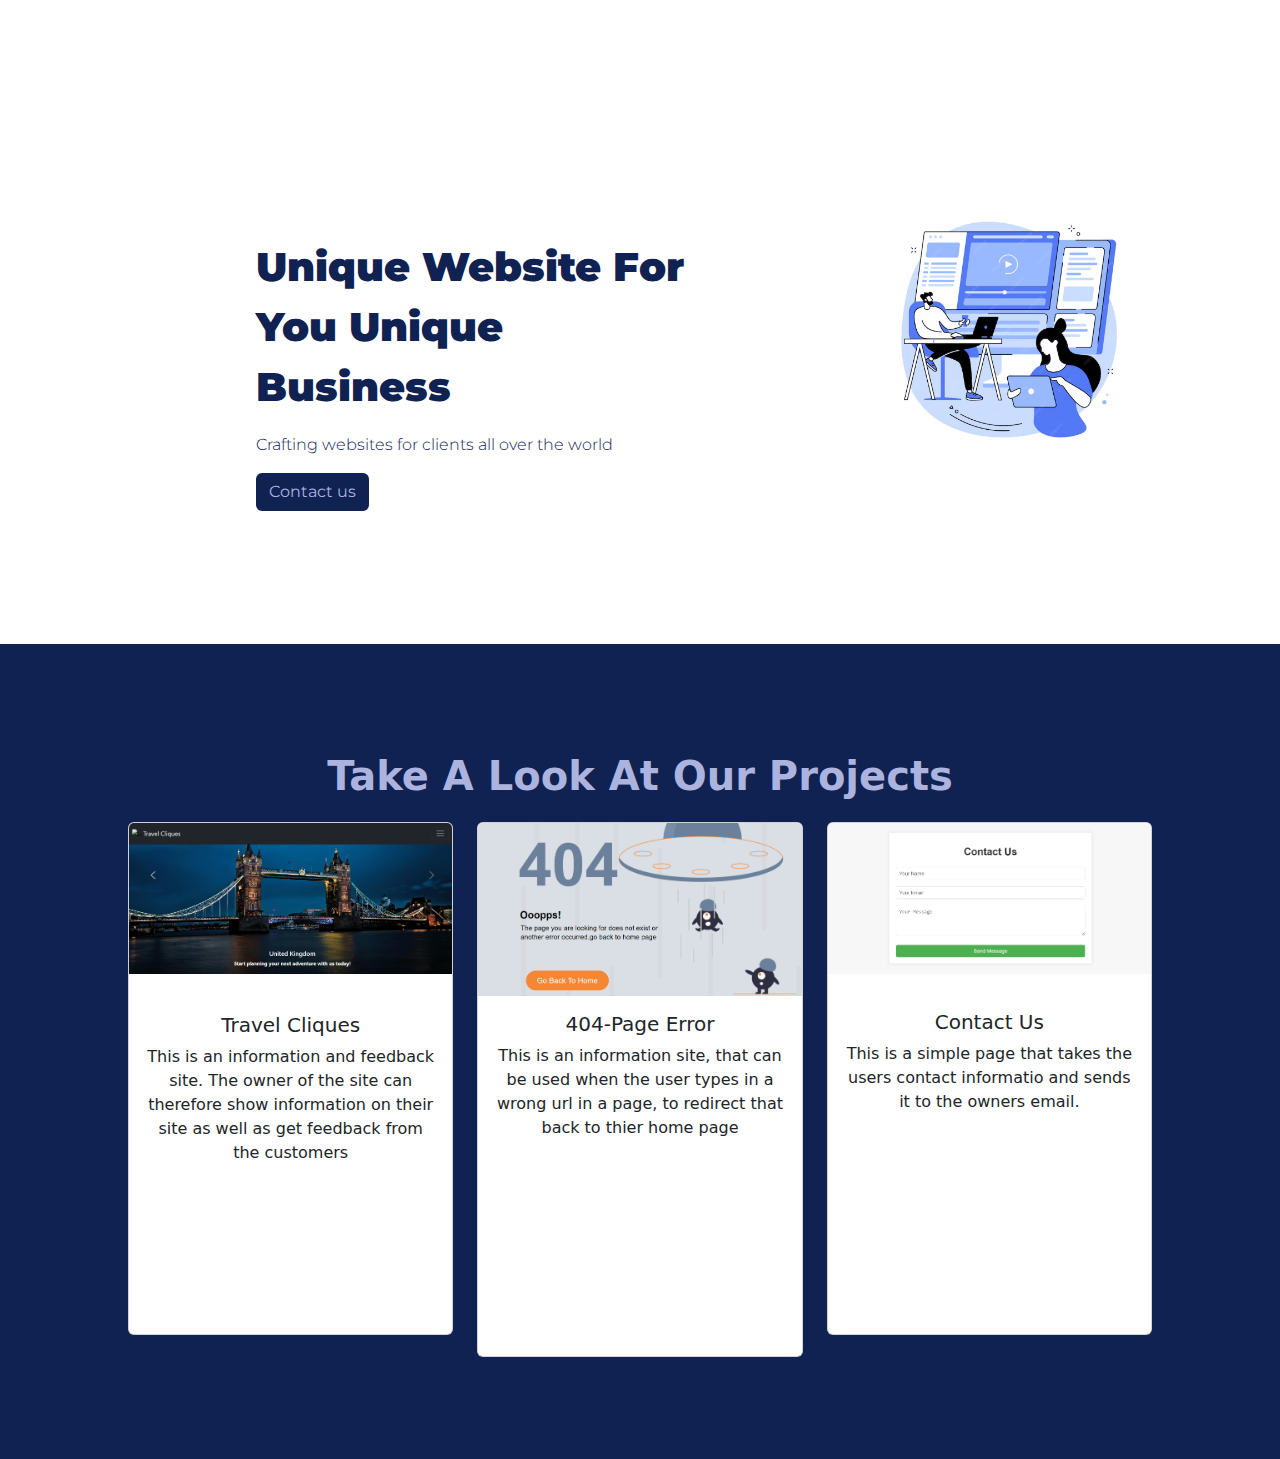
==== index.html @ babb51e3 "Add files via upload" ====
<!doctype html>
<html lang="en">
  <head>
    <meta charset="utf-8">
    <meta name="viewport" content="width=device-width, initial-scale=1">
    <title>Kellbie-Portfolio Page</title>
    <link href="https://cdn.jsdelivr.net/npm/bootstrap@5.3.3/dist/css/bootstrap.min.css" rel="stylesheet" integrity="sha384-QWTKZyjpPEjISv5WaRU9OFeRpok6YctnYmDr5pNlyT2bRjXh0JMhjY6hW+ALEwIH" crossorigin="anonymous">
    <link rel="preconnect" href="https://fonts.googleapis.com">
<link rel="preconnect" href="https://fonts.gstatic.com" crossorigin>
<link href="https://fonts.googleapis.com/css2?family=Montserrat:ital,wght@0,100..900;1,100..900&display=swap" rel="stylesheet">
    
  </head>
  <body>
    <style>
        .background-div{
            width: 35%;
            color: #102252;
            margin-top: 10%;
            margin-left: 20%;           
  font-family: "Montserrat", sans-serif;
  font-optical-sizing: auto;
  font-weight: 900;
  font-style: normal;
  padding-bottom: 8.5%;
  padding-top: 8.5%;
        }

        #contact-btn{
            background-color: #102252;
            color: #acb3df;
        }
        #crafting-txt{
            
        }
        #first-img{
            margin-top: -80%;
            margin-left: 120%;
        }
        .second-div{
            background-color: #102252;
            color: #acb3df;
            text-align: center;
            padding-top: 8%;
            padding-left: 10%;
            padding-right: 10%;
            padding-bottom: 8%; 
        }
        .card-body{
            height: 40vh;
        }
    </style>


    
    <div class="background-div">
        <p class="fs-1"><b>Unique Website For You Unique Business</b></p>
        <p class="fw-light" id="crafting-txt">Crafting websites for clients all over the world</p>
       <a href="contact.html"><button type="button" class="btn" id="contact-btn">Contact us</button></a>
        <img src="home-background.png" class="img-fluid" id="first-img">
    </div>
    <div class="second-div">
        <p class="fs-1"><b>Take A Look At Our Projects</b></p>
<div>


    <div class="row row-cols-1 row-cols-md-3 g-4">
        <div class="col">
          <div class="card">
            <a href="https://thetravelcliques.com/"><img src="travel-cliques.png" class="card-img-top" alt="..."></a>
            <div class="card-body">
              <h5 class="card-title" style="margin-top: 8%;">Travel Cliques</h5>
              <p class="card-text">This is an information and feedback site. The owner of the site can therefore show information on their site as well as get feedback from the customers</p>
            </div>
          </div>
        </div>
        <div class="col">
          <div class="card">
            <a href="https://kellbie.github.io/404_Error-Page/"><img src="404-page.png" class="card-img-top" alt="..."></a>
            <div class="card-body">
              <h5 class="card-title">404-Page Error</h5>
              <p class="card-text">This is an information site, that can be used when the user types in a wrong url in a page, to redirect that back to thier home page</p>
            </div>
          </div>
        </div>
        <div class="col">
          <div class="card">
           <a href="https://kellbie.github.io/Contact-Us/"><img src="contact.png" class="card-img-top" alt="..."></a>
            <div class="card-body">
              <h5 class="card-title" style="margin-top: 7%;">Contact Us </h5>
              <p class="card-text">This is a simple page that takes the users contact informatio and sends it to the owners email.</p>
            </div>
          </div>
        </div>
          </div>


</div>
    </div>
    <script src="https://cdn.jsdelivr.net/npm/bootstrap@5.3.3/dist/js/bootstrap.bundle.min.js" integrity="sha384-YvpcrYf0tY3lHB60NNkmXc5s9fDVZLESaAA55NDzOxhy9GkcIdslK1eN7N6jIeHz" crossorigin="anonymous"></script>
  </body>
</html>
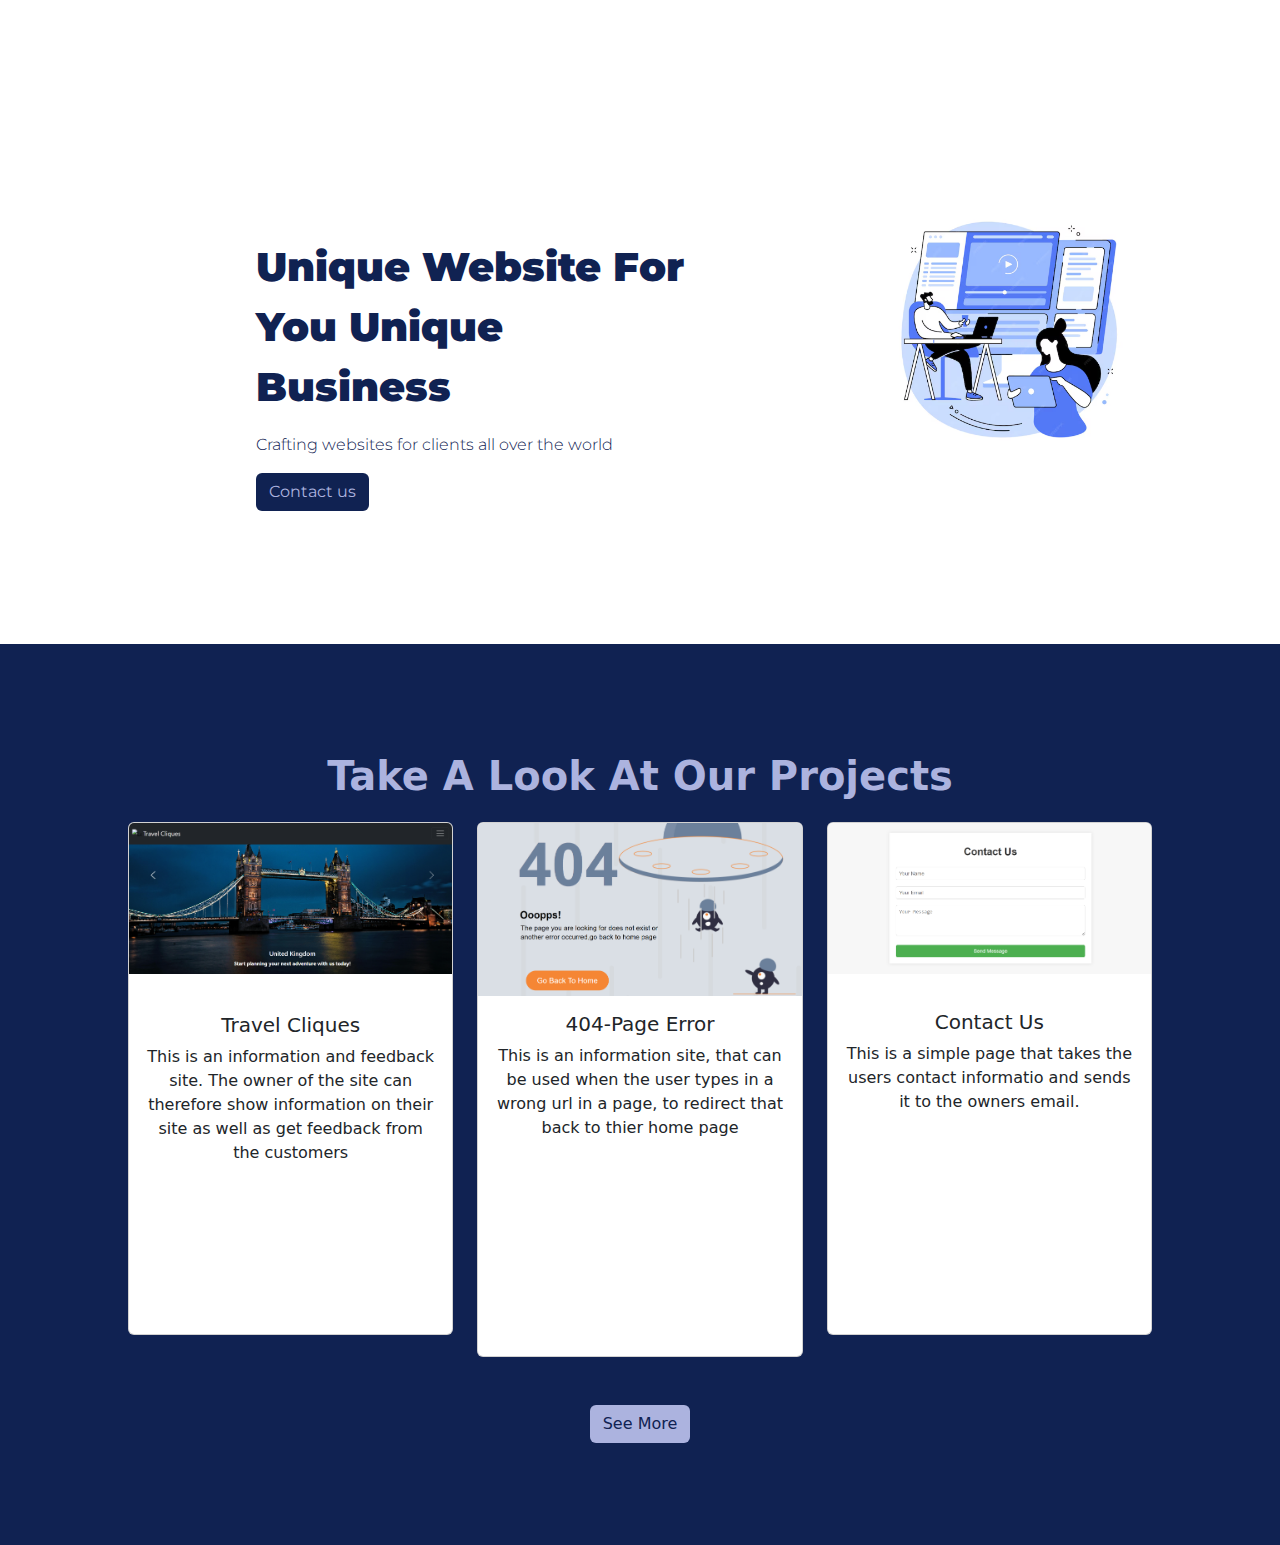
==== commit 39286148: "Add files via upload" ====
--- a/index.html
+++ b/index.html
@@ -48,6 +48,13 @@
         .card-body{
             height: 40vh;
         }
+
+@media (max-width: 767px) {
+    #img-top {
+        display: none; 
+    }
+}
+
     </style>
 
 
@@ -66,7 +73,7 @@
     <div class="row row-cols-1 row-cols-md-3 g-4">
         <div class="col">
           <div class="card">
-            <a href="https://thetravelcliques.com/"><img src="travel-cliques.png" class="card-img-top" alt="..."></a>
+            <a href="https://thetravelcliques.com/"><img src="travel-cliques.png" class="card-img-top" alt="..." id="img-top"></a>
             <div class="card-body">
               <h5 class="card-title" style="margin-top: 8%;">Travel Cliques</h5>
               <p class="card-text">This is an information and feedback site. The owner of the site can therefore show information on their site as well as get feedback from the customers</p>
@@ -92,8 +99,8 @@
           </div>
         </div>
           </div>
-
-
+<br><br>
+          <a href="https://github.com/Kellbie"><button type="button" class="btn" id="contact-btn" style="background-color: #acb3df; color: #102252;">See More</button></a>
 </div>
     </div>
     <script src="https://cdn.jsdelivr.net/npm/bootstrap@5.3.3/dist/js/bootstrap.bundle.min.js" integrity="sha384-YvpcrYf0tY3lHB60NNkmXc5s9fDVZLESaAA55NDzOxhy9GkcIdslK1eN7N6jIeHz" crossorigin="anonymous"></script>
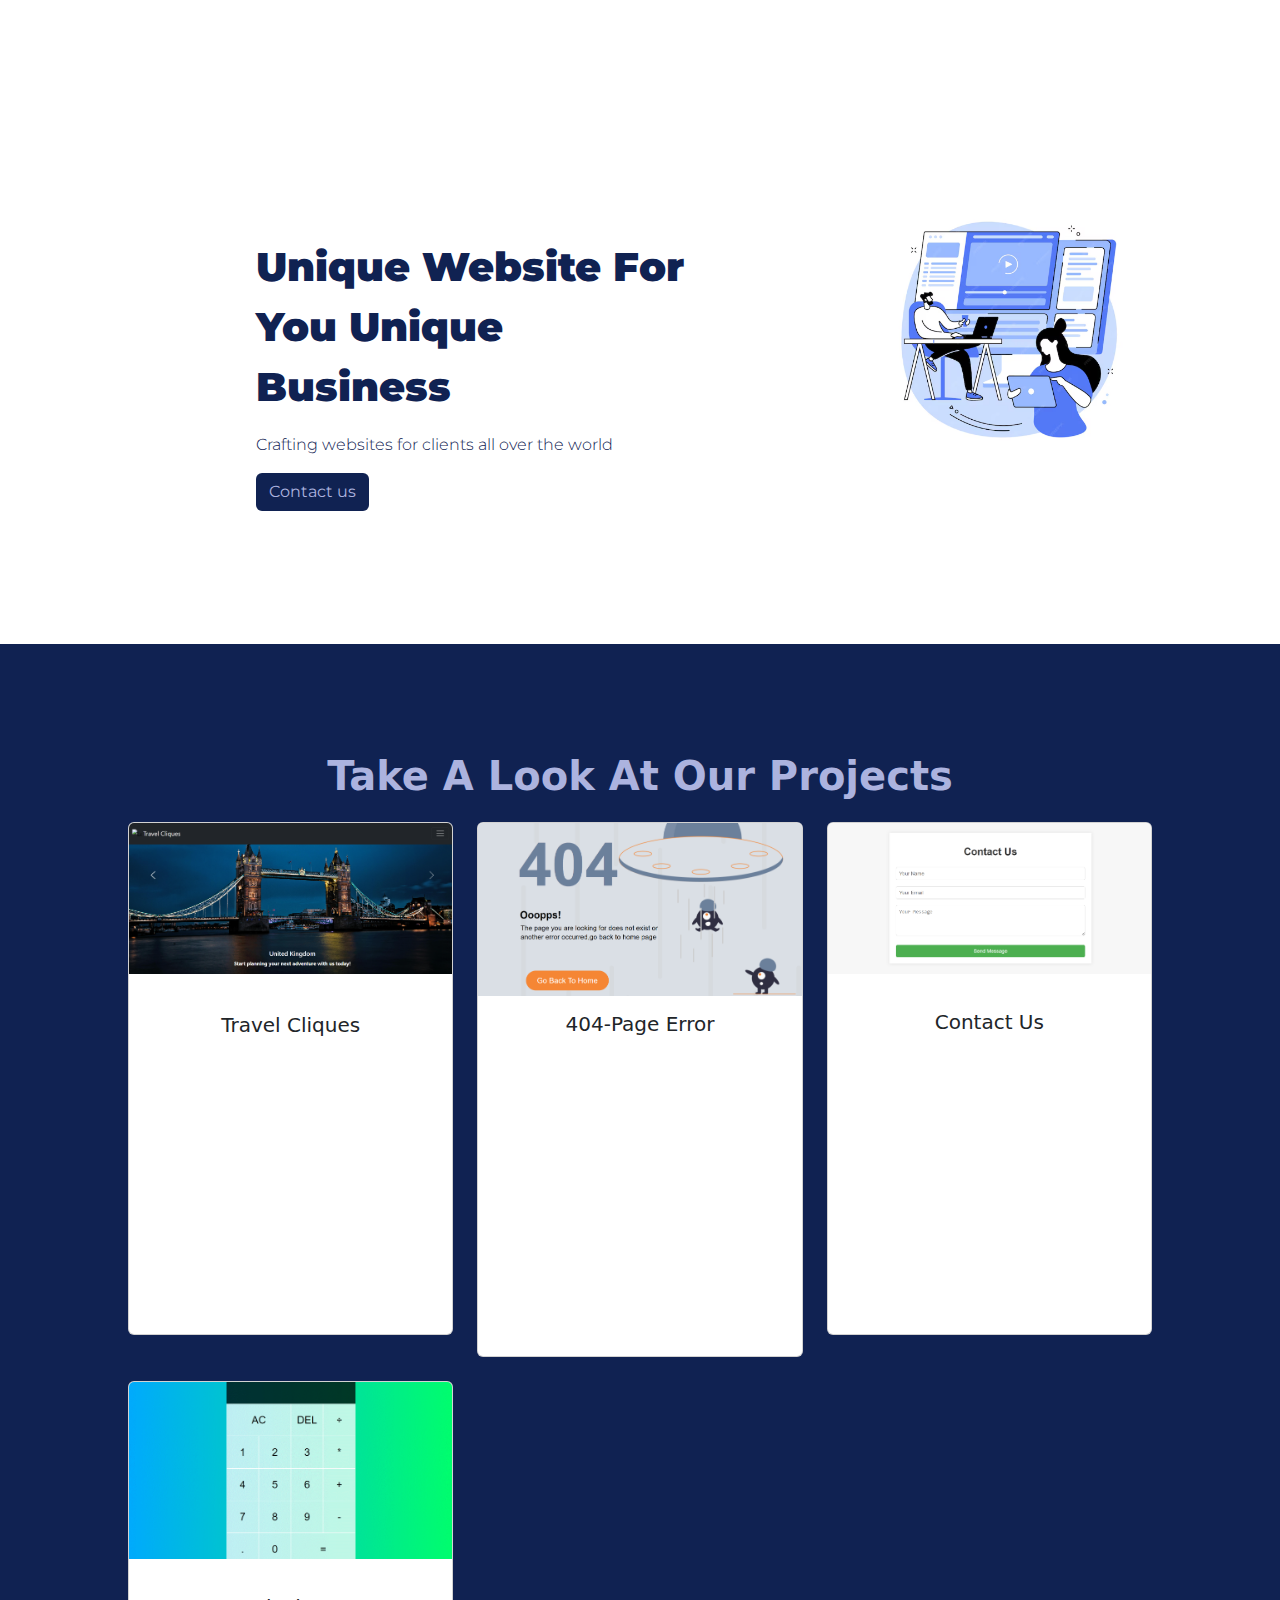
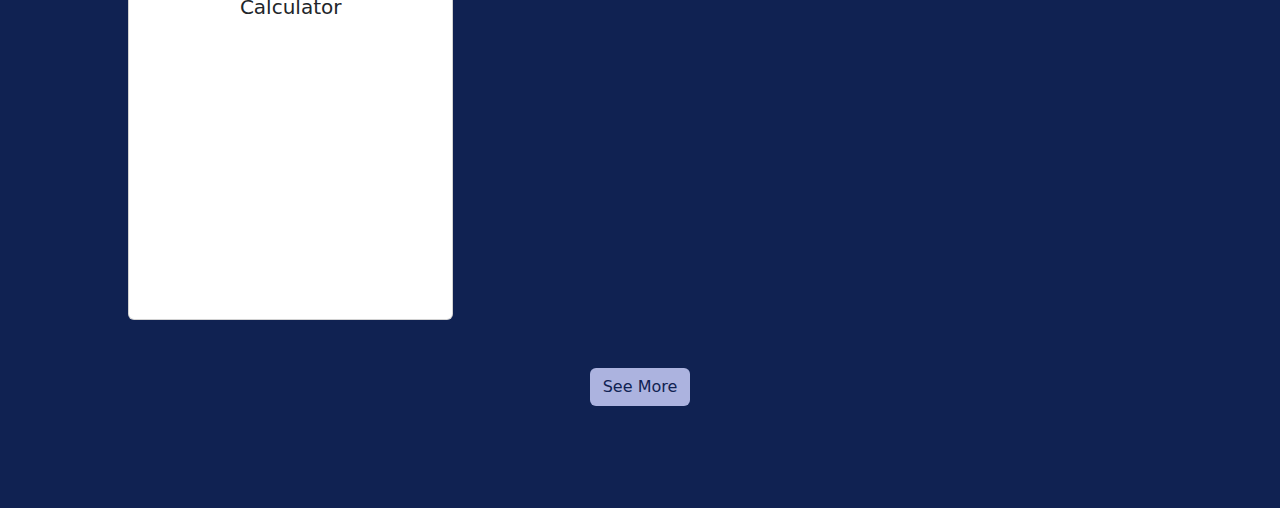
==== commit fb8b67e3: "Add files via upload" ====
--- a/index.html
+++ b/index.html
@@ -50,9 +50,19 @@
         }
 
 @media (max-width: 767px) {
-    #img-top {
+    #first-img {
         display: none; 
     }
+
+    .background-div{
+        width: 70%;
+    }
+
+    
+    .card-body{
+            height: auto;
+        }
+
 }
 
     </style>
@@ -73,11 +83,9 @@
     <div class="row row-cols-1 row-cols-md-3 g-4">
         <div class="col">
           <div class="card">
-            <a href="https://thetravelcliques.com/"><img src="travel-cliques.png" class="card-img-top" alt="..." id="img-top"></a>
+            <a href="https://thetravelcliques.com/"><img src="travel-cliques.png" class="card-img-top" alt="..."></a>
             <div class="card-body">
-              <h5 class="card-title" style="margin-top: 8%;">Travel Cliques</h5>
-              <p class="card-text">This is an information and feedback site. The owner of the site can therefore show information on their site as well as get feedback from the customers</p>
-            </div>
+              <h5 class="card-title" style="margin-top: 8%;">Travel Cliques</h5></div>
           </div>
         </div>
         <div class="col">
@@ -85,8 +93,7 @@
             <a href="https://kellbie.github.io/404_Error-Page/"><img src="404-page.png" class="card-img-top" alt="..."></a>
             <div class="card-body">
               <h5 class="card-title">404-Page Error</h5>
-              <p class="card-text">This is an information site, that can be used when the user types in a wrong url in a page, to redirect that back to thier home page</p>
-            </div>
+              </div>
           </div>
         </div>
         <div class="col">
@@ -94,10 +101,26 @@
            <a href="https://kellbie.github.io/Contact-Us/"><img src="contact.png" class="card-img-top" alt="..."></a>
             <div class="card-body">
               <h5 class="card-title" style="margin-top: 7%;">Contact Us </h5>
-              <p class="card-text">This is a simple page that takes the users contact informatio and sends it to the owners email.</p>
             </div>
           </div>
         </div>
+
+
+        <div>
+
+
+        <div class="col">
+            <div class="card">
+             <a href="https://kellbie.github.io/Calculator/"><img src="calculator.gif" class="card-img-top" alt="..."></a>
+              <div class="card-body">
+                <h5 class="card-title" style="margin-top: 7%;">Calculator </h5>
+              </div>
+            </div>
+          </div>
+
+          </div>
+
+
           </div>
 <br><br>
           <a href="https://github.com/Kellbie"><button type="button" class="btn" id="contact-btn" style="background-color: #acb3df; color: #102252;">See More</button></a>
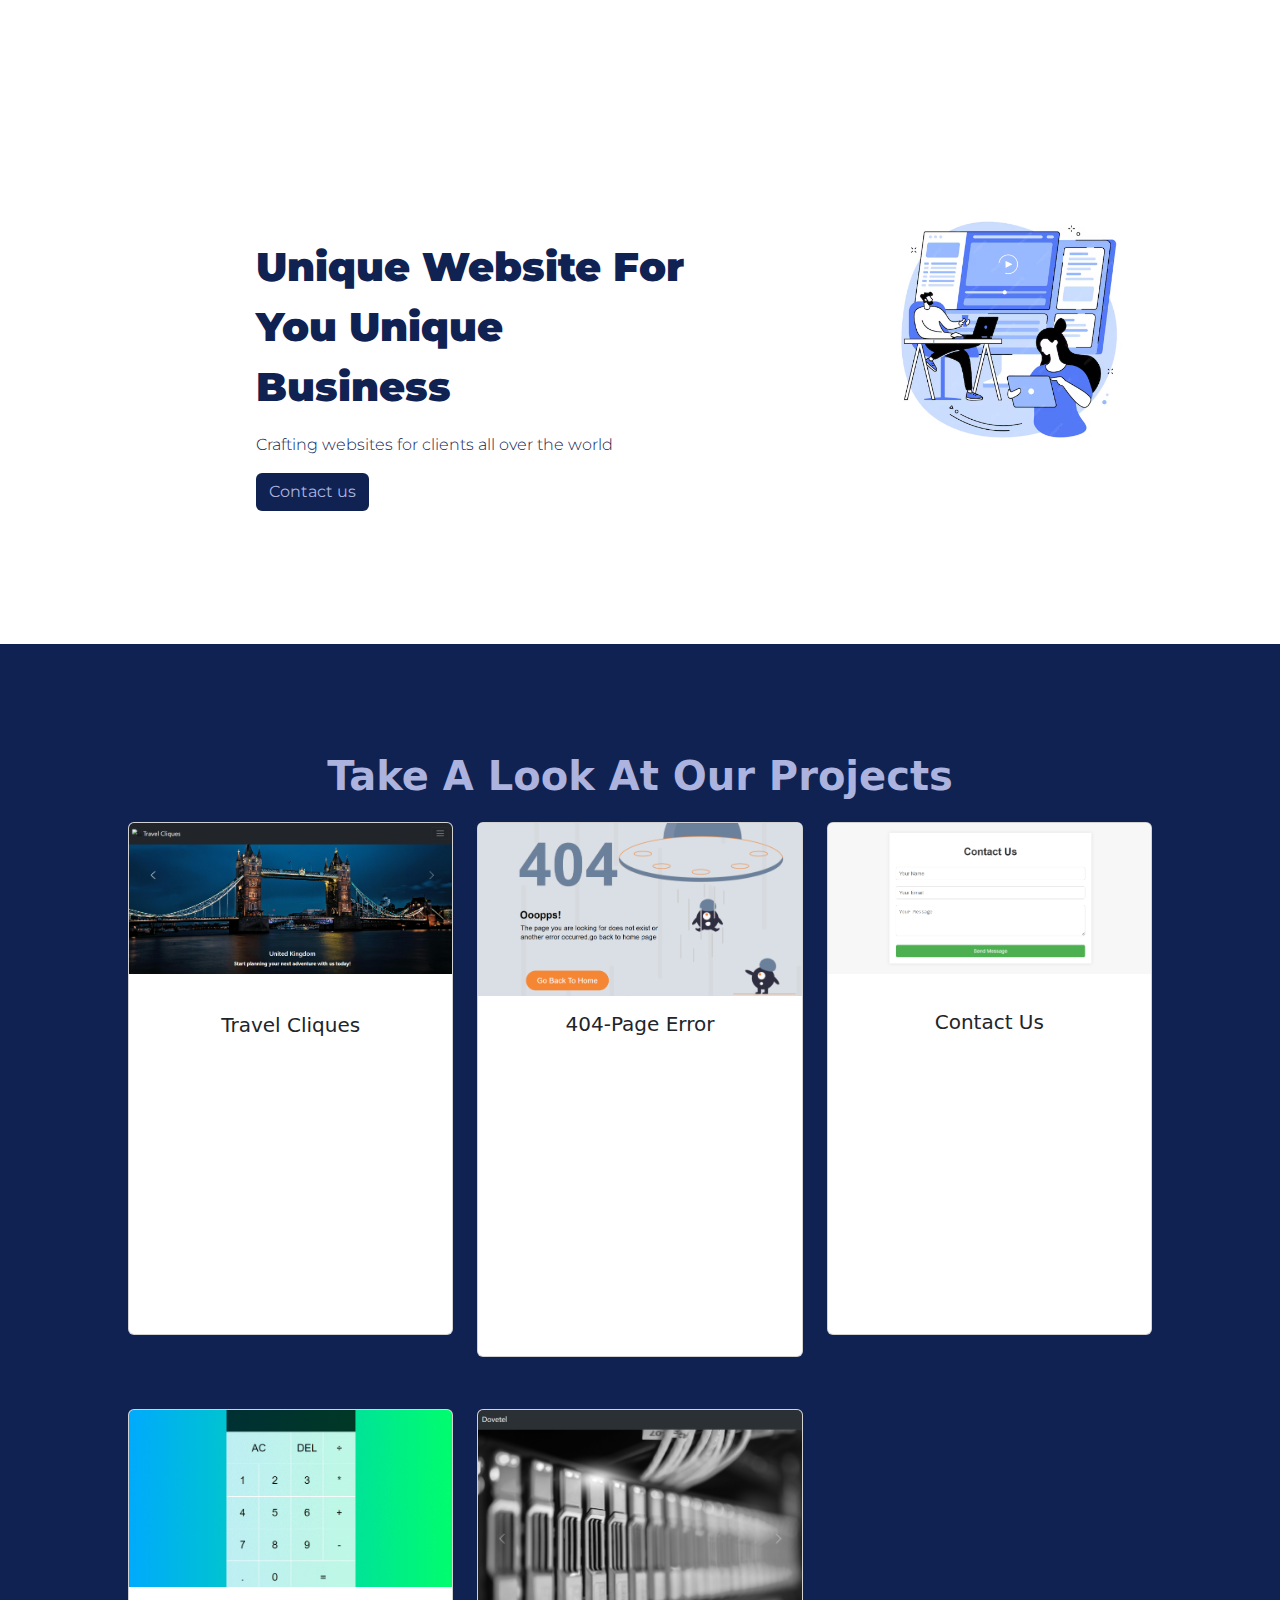
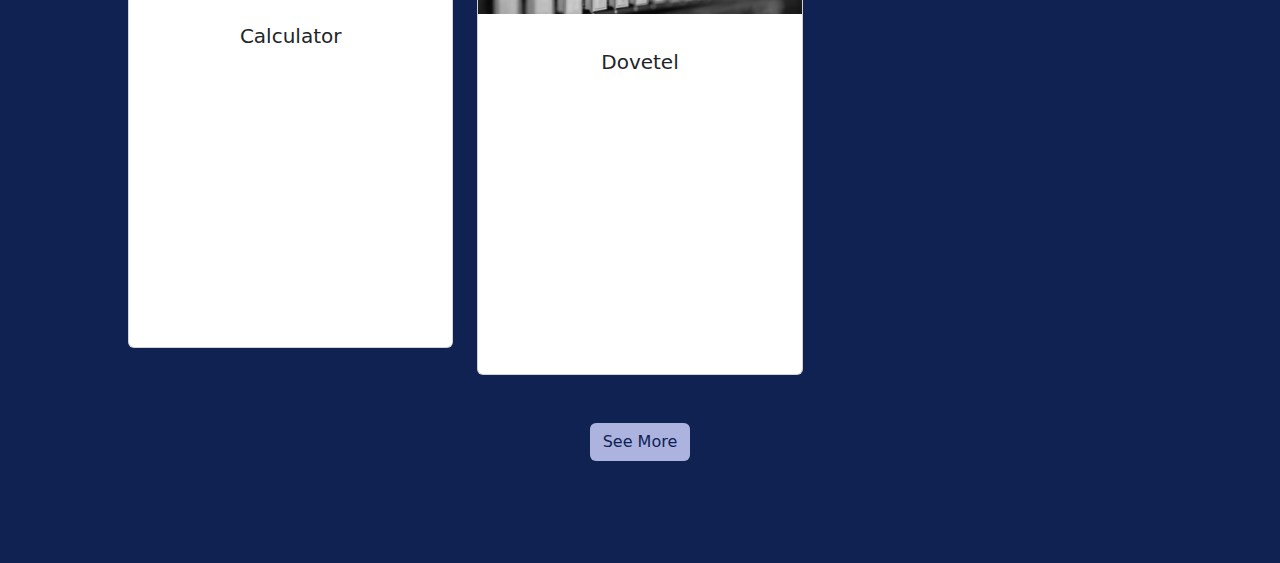
==== commit 01ccf991: "Add files via upload" ====
--- a/index.html
+++ b/index.html
@@ -85,7 +85,8 @@
           <div class="card">
             <a href="https://thetravelcliques.com/"><img src="travel-cliques.png" class="card-img-top" alt="..."></a>
             <div class="card-body">
-              <h5 class="card-title" style="margin-top: 8%;">Travel Cliques</h5></div>
+              <h5 class="card-title" style="margin-top: 8%;">Travel Cliques</h5>
+            </div>
           </div>
         </div>
         <div class="col">
@@ -105,11 +106,11 @@
           </div>
         </div>
 
+</div>  
+          <div class="row row-cols-1 row-cols-md-3 g-4">
+    
 
-        <div>
-
-
-        <div class="col">
+          <div class="col" style="padding-top: 5%;">
             <div class="card">
              <a href="https://kellbie.github.io/Calculator/"><img src="calculator.gif" class="card-img-top" alt="..."></a>
               <div class="card-body">
@@ -117,11 +118,15 @@
               </div>
             </div>
           </div>
+          <div class="col" style="padding-top: 5%;">
+            <div class="card">
+             <a href="https://kellbie.github.io/Telecom/"><img src="dovetel.png" class="card-img-top" alt="..."></a>
+              <div class="card-body">
+                <h5 class="card-title" style="margin-top: 7%;">Dovetel</h5>
+              </div>
 
-          </div>
-
-
-          </div>
+              
+</div>
 <br><br>
           <a href="https://github.com/Kellbie"><button type="button" class="btn" id="contact-btn" style="background-color: #acb3df; color: #102252;">See More</button></a>
 </div>
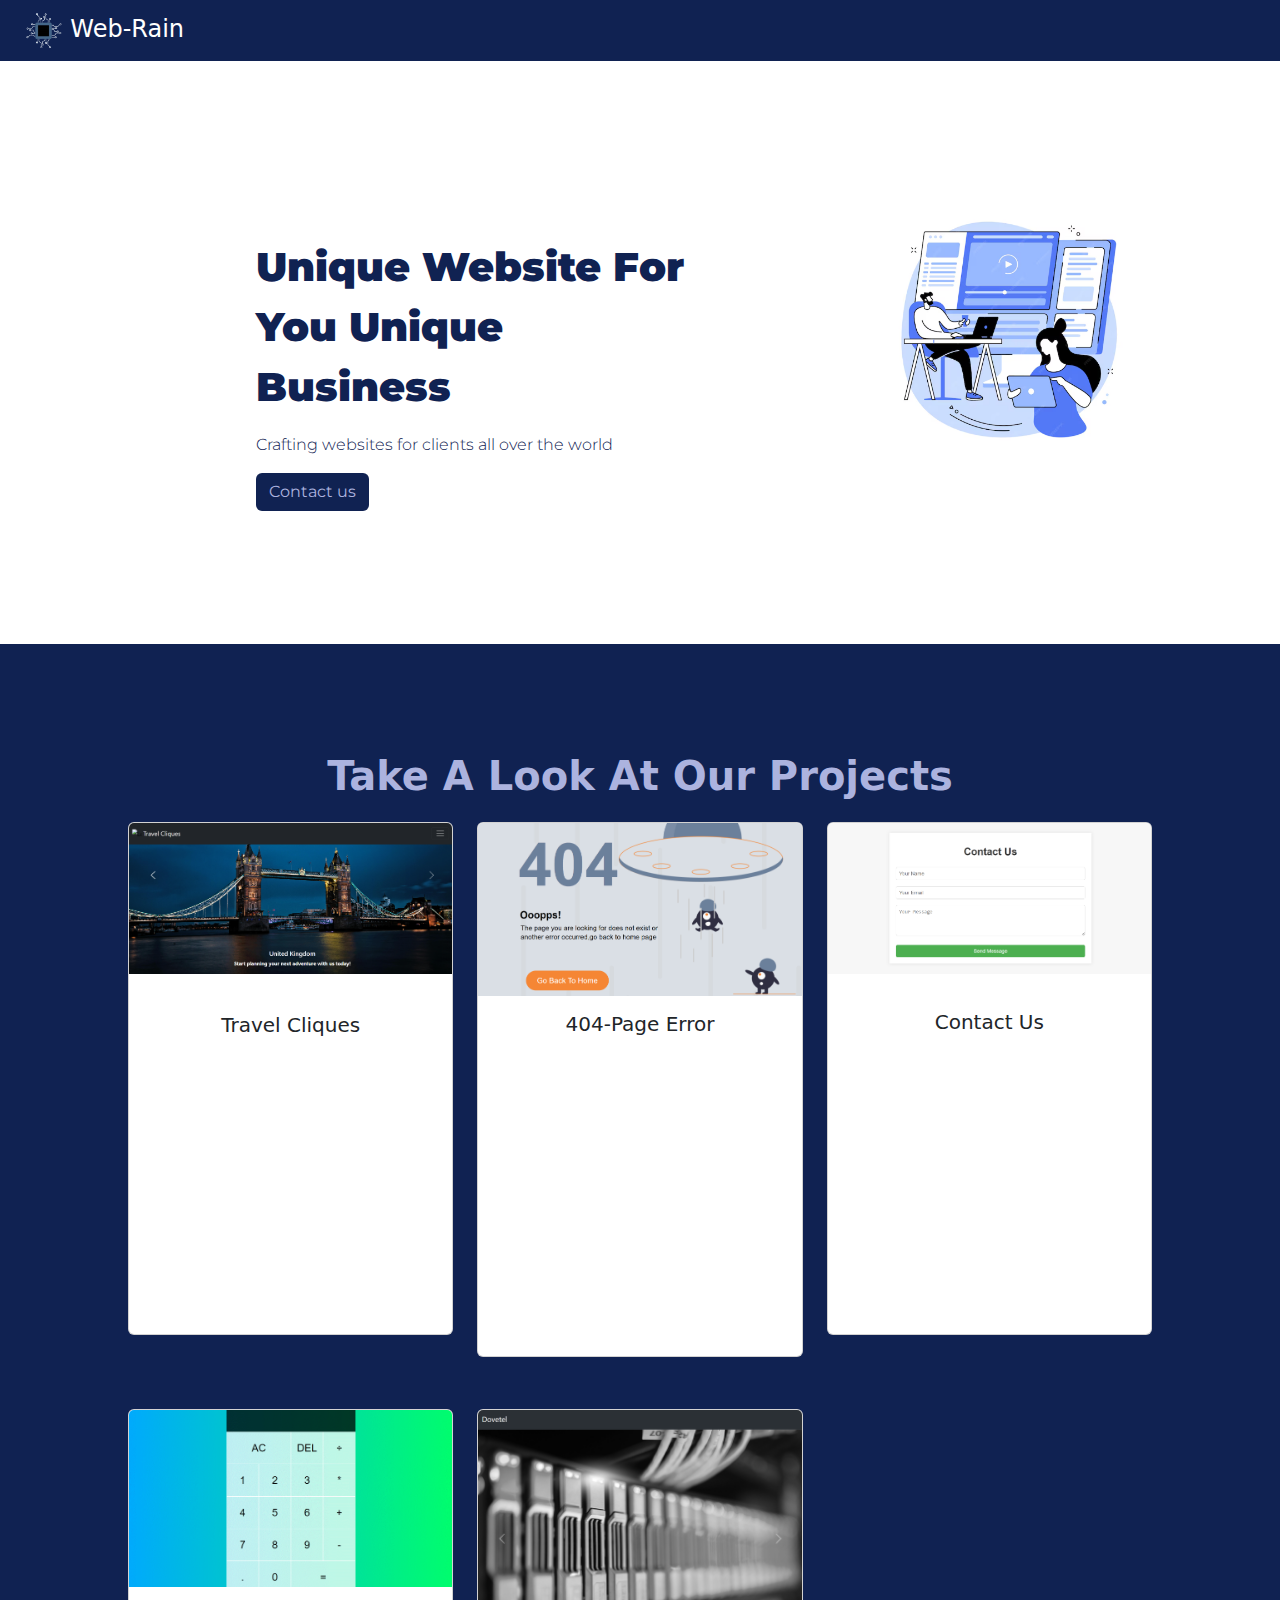
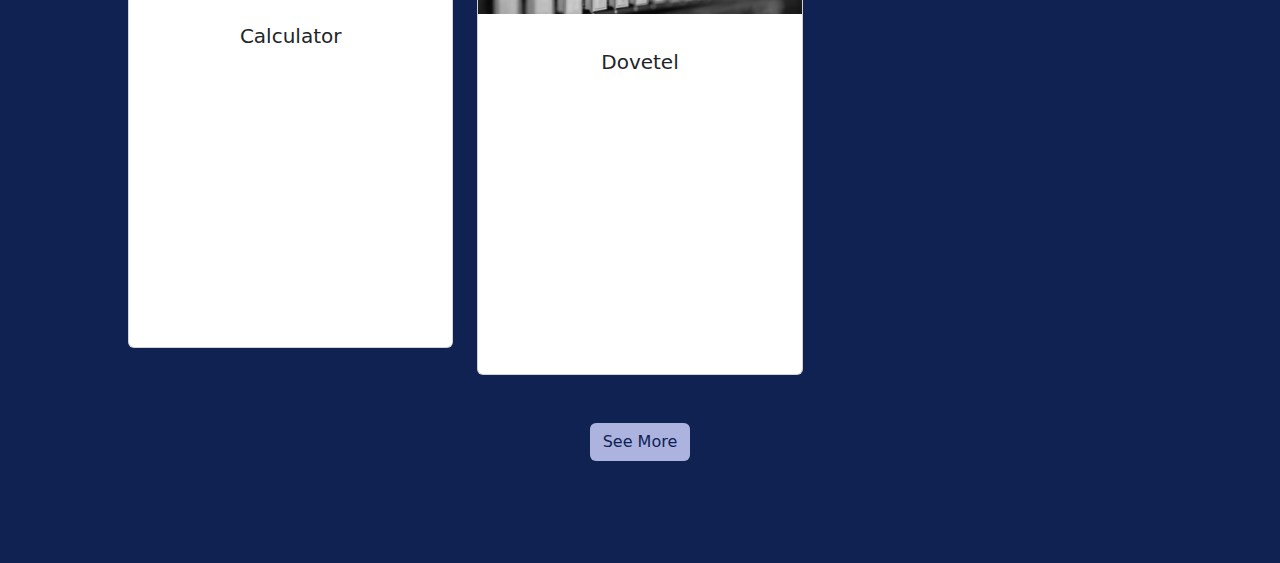
==== commit 1648c111: "Add files via upload" ====
--- a/index.html
+++ b/index.html
@@ -8,65 +8,19 @@
     <link rel="preconnect" href="https://fonts.googleapis.com">
 <link rel="preconnect" href="https://fonts.gstatic.com" crossorigin>
 <link href="https://fonts.googleapis.com/css2?family=Montserrat:ital,wght@0,100..900;1,100..900&display=swap" rel="stylesheet">
+<link rel="shortcut icon" href="icon 3.png" type="image/x-icon">
+<link rel="stylesheet" href="style.css">
     
   </head>
   <body>
-    <style>
-        .background-div{
-            width: 35%;
-            color: #102252;
-            margin-top: 10%;
-            margin-left: 20%;           
-  font-family: "Montserrat", sans-serif;
-  font-optical-sizing: auto;
-  font-weight: 900;
-  font-style: normal;
-  padding-bottom: 8.5%;
-  padding-top: 8.5%;
-        }
 
-        #contact-btn{
-            background-color: #102252;
-            color: #acb3df;
-        }
-        #crafting-txt{
-            
-        }
-        #first-img{
-            margin-top: -80%;
-            margin-left: 120%;
-        }
-        .second-div{
-            background-color: #102252;
-            color: #acb3df;
-            text-align: center;
-            padding-top: 8%;
-            padding-left: 10%;
-            padding-right: 10%;
-            padding-bottom: 8%; 
-        }
-        .card-body{
-            height: 40vh;
-        }
-
-@media (max-width: 767px) {
-    #first-img {
-        display: none; 
-    }
-
-    .background-div{
-        width: 70%;
-    }
-
-    
-    .card-body{
-            height: auto;
-        }
-
-}
-
-    </style>
-
+    <header>
+        <div class="logo"><img src="icon2.png" style="width:10% ;"> Web-Rain</div>
+        <nav>
+            <ul>
+            </ul>
+        </nav>
+    </header>
 
     
     <div class="background-div">
--- a/style.css
+++ b/style.css
@@ -0,0 +1,91 @@
+.background-div{
+    width: 35%;
+    color: #102252;
+    margin-top: 10%;
+    margin-left: 20%;           
+font-family: "Montserrat", sans-serif;
+font-optical-sizing: auto;
+font-weight: 900;
+font-style: normal;
+padding-bottom: 8.5%;
+padding-top: 8.5%;
+}
+
+#contact-btn{
+    background-color: #102252;
+    color: #acb3df;
+}
+#crafting-txt{
+    
+}
+#first-img{
+    margin-top: -80%;
+    margin-left: 120%;
+}
+.second-div{
+    background-color: #102252;
+    color: #acb3df;
+    text-align: center;
+    padding-top: 8%;
+    padding-left: 10%;
+    padding-right: 10%;
+    padding-bottom: 8%; 
+}
+.card-body{
+    height: 40vh;
+}
+
+
+header {
+    background-color: #102252;
+    color: #fff;
+    padding: 10px 0;
+    display: flex;
+    justify-content: space-between;
+    align-items: center;
+    position: fixed;
+    width: 100%;
+    top: 0;
+    z-index: 1000;
+}
+
+.logo {
+    font-size: 1.5rem;
+    margin-left: 20px;
+}
+
+nav ul {
+    list-style-type: none;
+    margin: 0;
+    padding: 0;
+    display: flex;
+}
+
+nav ul li {
+    margin: 0 10px;
+}
+
+nav ul li a {
+    color: #fff;
+    text-decoration: none;
+    padding: 10px 15px;
+    display: block;
+}
+
+
+
+@media (max-width: 767px) {
+#first-img {
+display: none; 
+}
+
+.background-div{
+width: 70%;
+}
+
+
+.card-body{
+    height: auto;
+}
+
+}
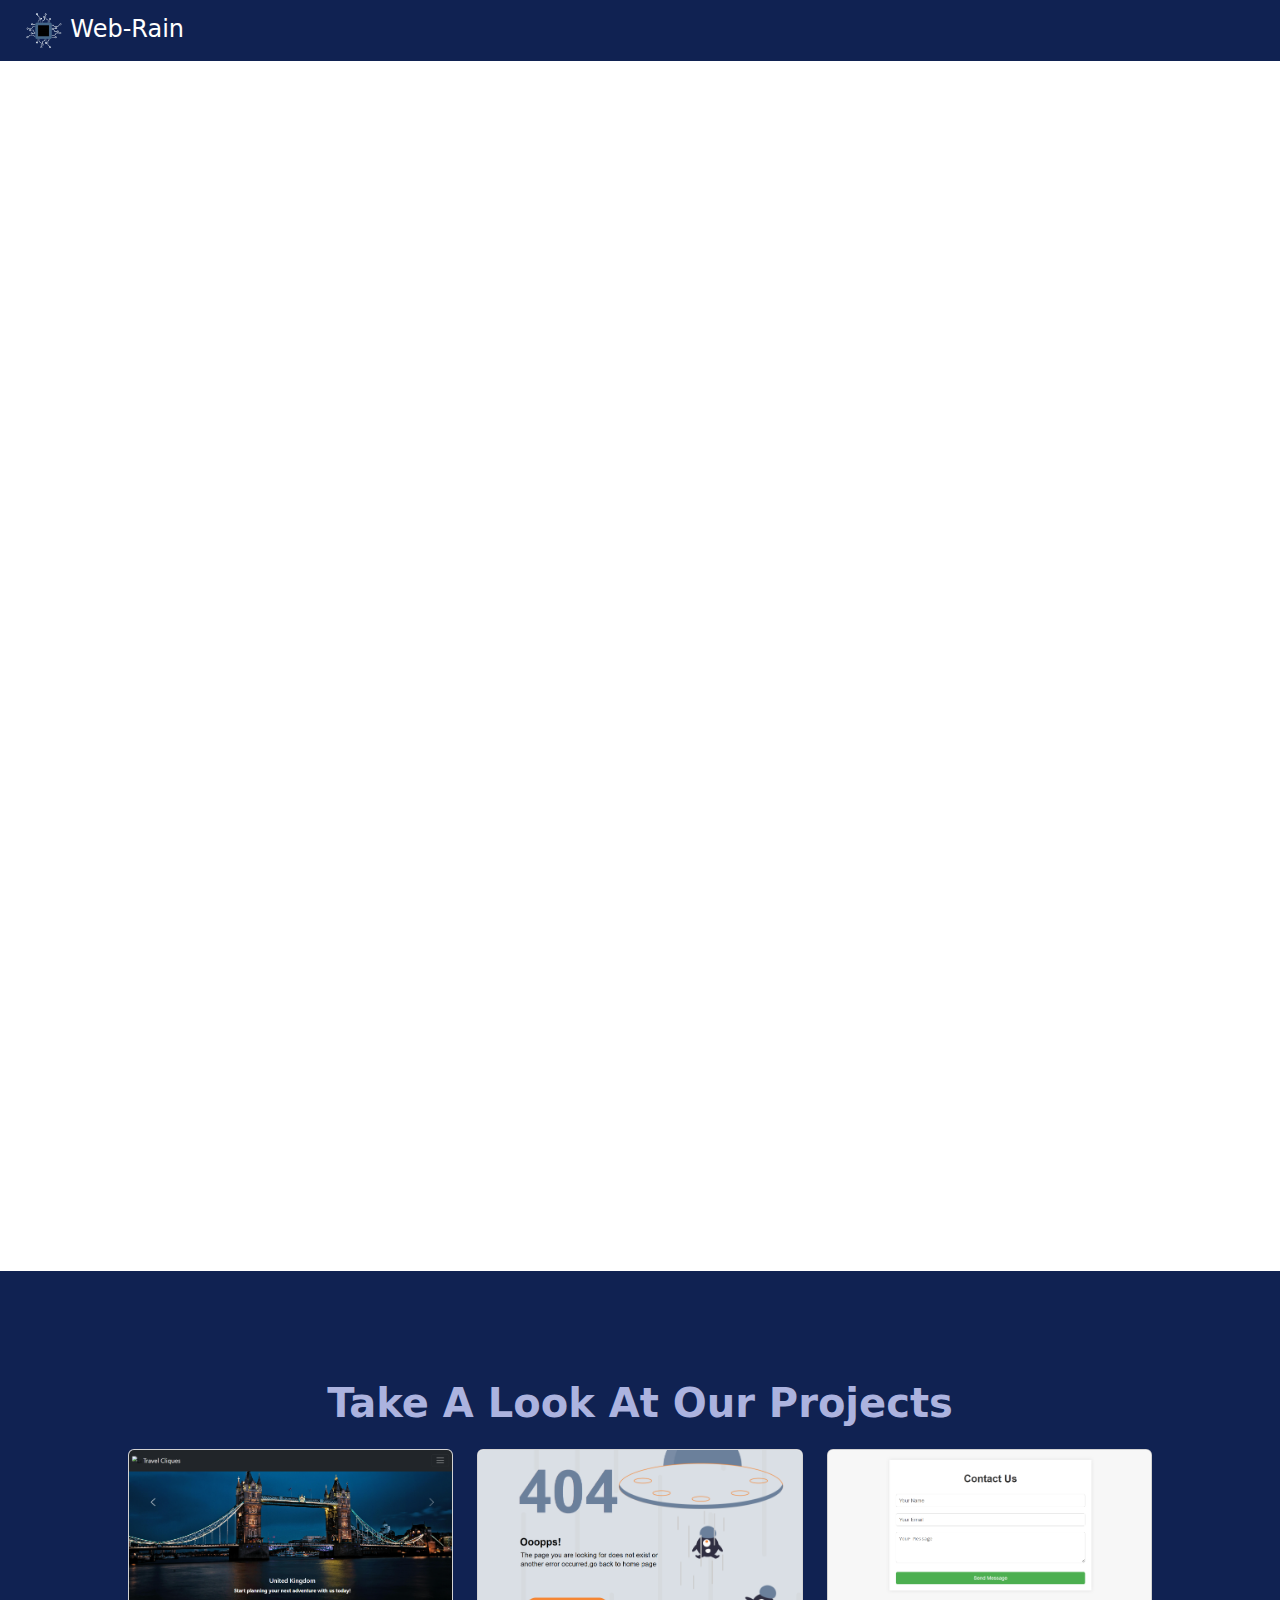
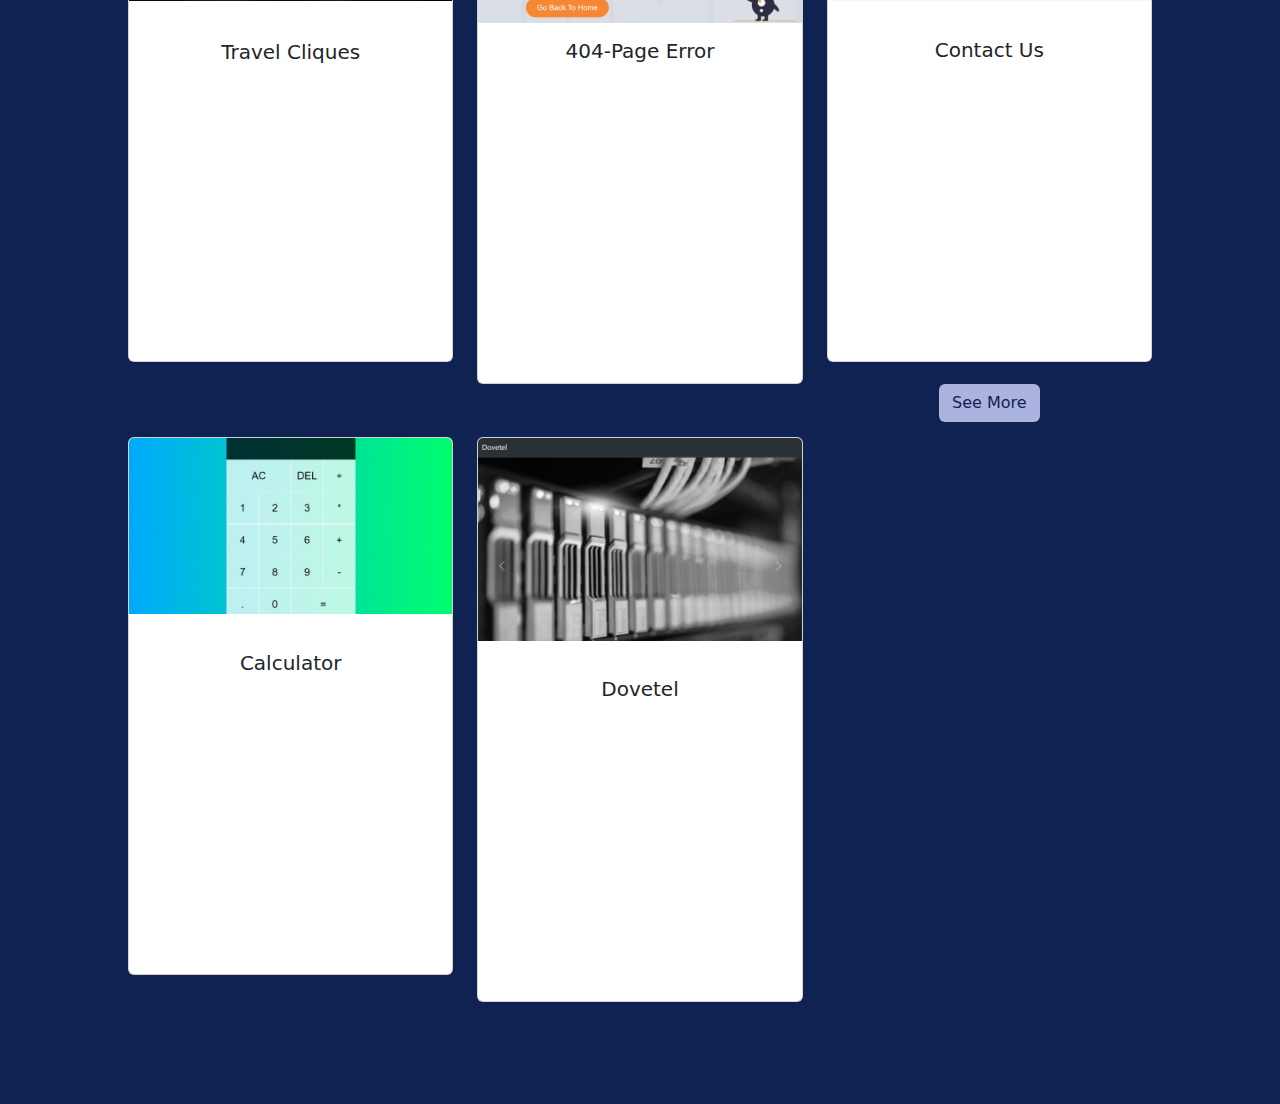
==== commit fd755feb: "Add files via upload" ====
--- a/index.html
+++ b/index.html
@@ -24,18 +24,20 @@
 
     
     <div class="background-div">
+        
         <p class="fs-1"><b>Unique Website For You Unique Business</b></p>
         <p class="fw-light" id="crafting-txt">Crafting websites for clients all over the world</p>
        <a href="contact.html"><button type="button" class="btn" id="contact-btn">Contact us</button></a>
         <img src="home-background.png" class="img-fluid" id="first-img">
+        
     </div>
     <div class="second-div">
         <p class="fs-1"><b>Take A Look At Our Projects</b></p>
 <div>
 
 
-    <div class="row row-cols-1 row-cols-md-3 g-4">
-        <div class="col">
+    <div class="row row-cols-1 row-cols-md-3 g-4" id="col-div">
+        <div class="col" id="col-1">
           <div class="card">
             <a href="https://thetravelcliques.com/"><img src="travel-cliques.png" class="card-img-top" alt="..."></a>
             <div class="card-body">
@@ -43,7 +45,7 @@
             </div>
           </div>
         </div>
-        <div class="col">
+        <div class="col" id="col-2">
           <div class="card">
             <a href="https://kellbie.github.io/404_Error-Page/"><img src="404-page.png" class="card-img-top" alt="..."></a>
             <div class="card-body">
@@ -51,7 +53,7 @@
               </div>
           </div>
         </div>
-        <div class="col">
+        <div class="col" id="col-3">
           <div class="card">
            <a href="https://kellbie.github.io/Contact-Us/"><img src="contact.png" class="card-img-top" alt="..."></a>
             <div class="card-body">
@@ -64,7 +66,7 @@
           <div class="row row-cols-1 row-cols-md-3 g-4">
     
 
-          <div class="col" style="padding-top: 5%;">
+          <div class="col" style="padding-top: 5%;" id="col-4">
             <div class="card">
              <a href="https://kellbie.github.io/Calculator/"><img src="calculator.gif" class="card-img-top" alt="..."></a>
               <div class="card-body">
@@ -72,7 +74,7 @@
               </div>
             </div>
           </div>
-          <div class="col" style="padding-top: 5%;">
+          <div class="col" style="padding-top: 5%;" id="col-5">
             <div class="card">
              <a href="https://kellbie.github.io/Telecom/"><img src="dovetel.png" class="card-img-top" alt="..."></a>
               <div class="card-body">
@@ -81,10 +83,12 @@
 
               
 </div>
+          </div>
 <br><br>
           <a href="https://github.com/Kellbie"><button type="button" class="btn" id="contact-btn" style="background-color: #acb3df; color: #102252;">See More</button></a>
 </div>
     </div>
     <script src="https://cdn.jsdelivr.net/npm/bootstrap@5.3.3/dist/js/bootstrap.bundle.min.js" integrity="sha384-YvpcrYf0tY3lHB60NNkmXc5s9fDVZLESaAA55NDzOxhy9GkcIdslK1eN7N6jIeHz" crossorigin="anonymous"></script>
+    <script src="script.js"></script>
   </body>
 </html>--- a/style.css
+++ b/style.css
@@ -7,8 +7,8 @@
 font-optical-sizing: auto;
 font-weight: 900;
 font-style: normal;
-padding-bottom: 8.5%;
-padding-top: 8.5%;
+padding-bottom: 33%;
+padding-top: 33%;
 }
 
 #contact-btn{
@@ -89,3 +89,24 @@
 }
 
 }
+
+
+
+  /* Styling for the background-div */
+  .background-div{
+    position: relative;
+    opacity: 0;
+    transform: translateY(300px); /* Start position for slide-up */
+    transition: opacity 3s ease, transform 1s ease; /* Transitions for opacity and transform */
+  }
+
+  /* Styling for the content inside the background-div */
+  .background-div .content{
+    position: absolute;
+    top: 50%;
+    left: 50%;
+    transform: translate(-50%, -50%);
+    color: white;
+    font-size: 24px;
+  }
+
